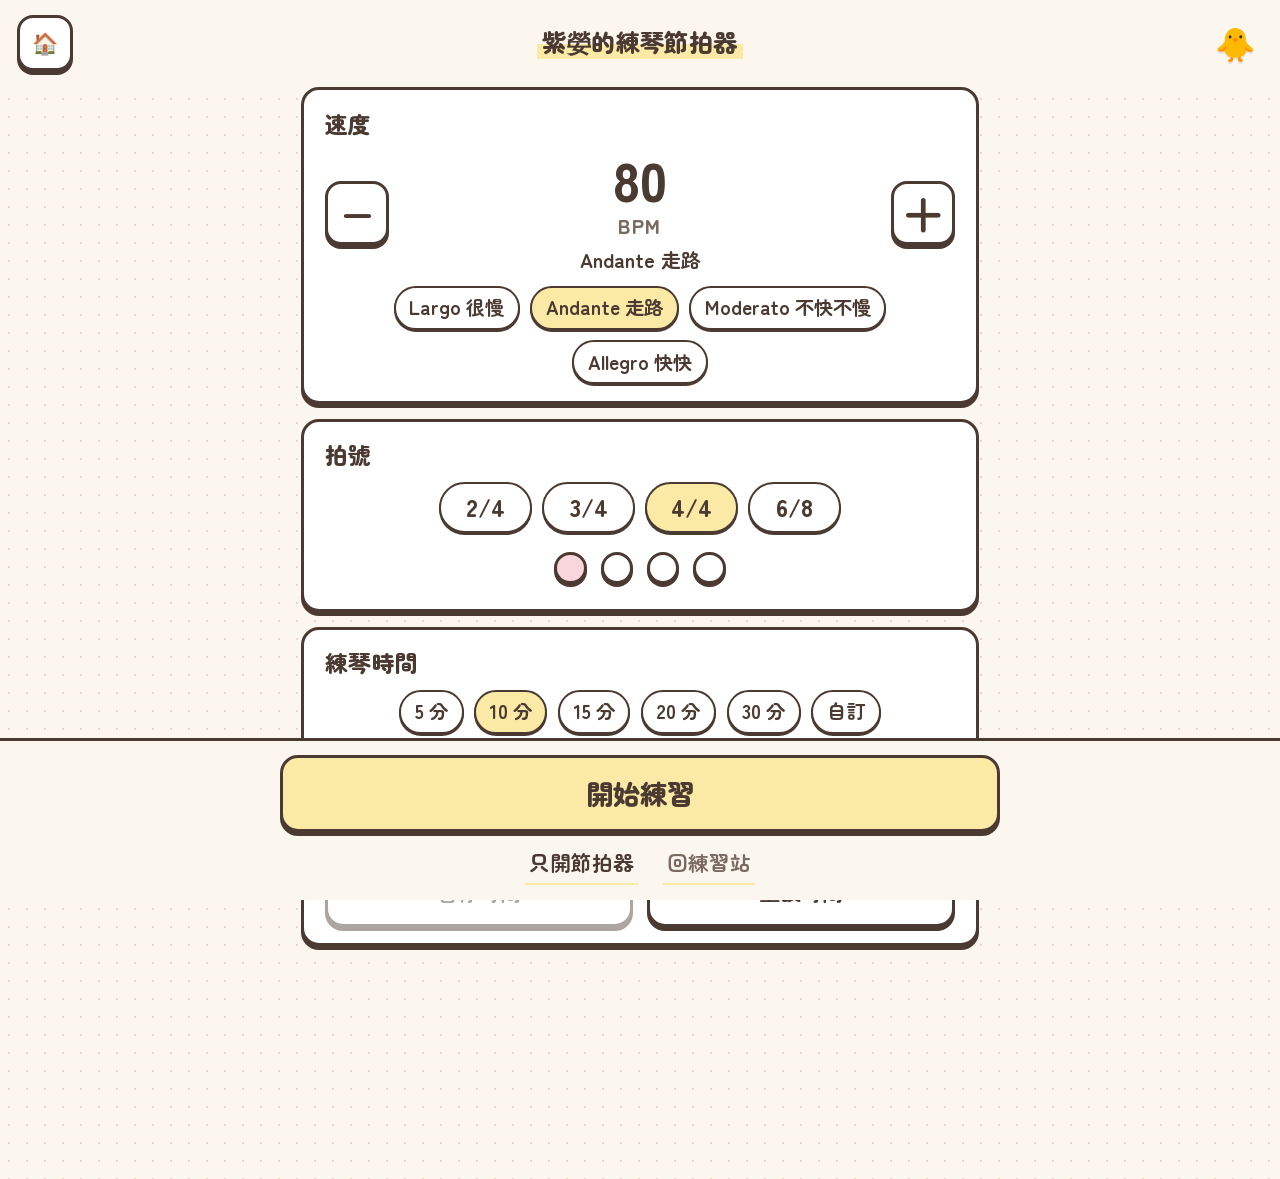
==== metronome/index.html @ 79d6c643 "新增紫嫈練琴節拍器 metronome/ Co-authored-by: miffyju <miffyju@users.noreply.github.com>" ====
<!DOCTYPE html>
<html lang="zh-Hant-TW">
<head>
<meta charset="utf-8">
<meta name="viewport" content="width=device-width, initial-scale=1, viewport-fit=cover">
<meta name="robots" content="noindex">
<meta http-equiv="Cache-Control" content="no-cache">
<title>紫嫈的練琴節拍器</title>
<link rel="preconnect" href="https://fonts.googleapis.com">
<link rel="preconnect" href="https://fonts.gstatic.com" crossorigin>
<link href="https://fonts.googleapis.com/css2?family=M+PLUS+Rounded+1c:wght@400;500;700;800&family=Zen+Maru+Gothic:wght@400;500;700;900&display=swap" rel="stylesheet">
<script>
(function () {
  var t = Date.now();
  var css = document.createElement("link");
  css.rel = "stylesheet";
  css.href = "style.css?t=" + t;
  document.head.appendChild(css);
  function start() {
    var s = document.createElement("script");
    s.src = "app.js?t=" + t;
    document.body.appendChild(s);
  }
  if (document.readyState === "loading") document.addEventListener("DOMContentLoaded", start);
  else start();
})();
</script>
</head>
<body>
<header class="topbar">
  <a href="../" class="iconbtn" id="homeLink" aria-label="回練習站">🏠</a>
  <h1><span class="title-hl">紫嫈的練琴節拍器</span></h1>
  <span class="spacer chick" aria-hidden="true">🐥</span>
</header>
<main>
  <section class="card" aria-labelledby="bpmTitle">
    <h2 id="bpmTitle">速度</h2>
    <div class="bpm-row">
      <button type="button" id="bpmDown" class="iconbtn bpm-btn" aria-label="變慢一拍">−</button>
      <div class="bpm-field">
        <input id="bpmInput" type="number" inputmode="numeric" min="30" max="240" value="80" aria-label="每分鐘拍數">
        <span class="bpm-unit">BPM</span>
        <span id="tempoName" class="tempo-name">Andante 走路</span>
      </div>
      <button type="button" id="bpmUp" class="iconbtn bpm-btn" aria-label="變快一拍">＋</button>
    </div>
    <div class="chips" id="tempoPresets" role="group" aria-label="常用速度">
      <button type="button" class="chip" data-bpm="56">Largo 很慢</button>
      <button type="button" class="chip" data-bpm="80">Andante 走路</button>
      <button type="button" class="chip" data-bpm="108">Moderato 不快不慢</button>
      <button type="button" class="chip" data-bpm="132">Allegro 快快</button>
    </div>
  </section>

  <section class="card" aria-labelledby="sigTitle">
    <h2 id="sigTitle">拍號</h2>
    <div class="chips sigs" id="sigBtns" role="group" aria-label="拍號">
      <button type="button" class="chip" data-sig="2/4">2/4</button>
      <button type="button" class="chip" data-sig="3/4">3/4</button>
      <button type="button" class="chip on" data-sig="4/4">4/4</button>
      <button type="button" class="chip" data-sig="6/8">6/8</button>
    </div>
    <p id="sigHint" class="muted sig-hint" hidden>6/8：以八分音符為一拍，第 1 拍重音、第 4 拍次重音</p>
    <div id="beats" class="beats" role="presentation"></div>
  </section>

  <section class="card" aria-labelledby="timerTitle">
    <h2 id="timerTitle">練琴時間</h2>
    <div class="chips" id="minBtns" role="group" aria-label="練習分鐘">
      <button type="button" class="chip" data-min="5">5 分</button>
      <button type="button" class="chip on" data-min="10">10 分</button>
      <button type="button" class="chip" data-min="15">15 分</button>
      <button type="button" class="chip" data-min="20">20 分</button>
      <button type="button" class="chip" data-min="30">30 分</button>
      <button type="button" class="chip" id="customMinBtn" data-min="custom">自訂</button>
    </div>
    <form id="customRow" class="custom-row" hidden>
      <label class="sr-only" for="customMin">自訂分鐘</label>
      <input id="customMin" class="tin" type="number" inputmode="numeric" min="1" max="120" placeholder="分鐘" aria-label="自訂分鐘">
      <button type="submit" class="big primary custom-ok">確定</button>
    </form>
    <div class="progress" id="progress" style="--p:0%">
      <div></div>
      <span class="pchick" aria-hidden="true"><span class="pchick-i">🐥</span></span>
    </div>
    <p class="remain" id="remainLabel">剩餘 <span id="remain">10:00</span></p>
    <div class="row timer-ops">
      <button type="button" class="big secondary" id="timerPauseBtn">暫停時間</button>
      <button type="button" class="big secondary" id="timerResetBtn">重設時間</button>
    </div>
  </section>

</main>
<div class="dock">
  <div class="dock-inner">
    <button type="button" class="big primary start-btn" id="startBtn">開始練習</button>
    <div class="dock-links">
      <button type="button" id="metroOnlyBtn">只開節拍器</button>
      <a href="../">回練習站</a>
    </div>
  </div>
</div>

<div id="done" class="done" hidden>
  <div class="card done-card pop">
    <div class="stars" aria-hidden="true">⭐⭐⭐</div>
    <h2>練完囉！紫嫈好棒 🎹</h2>
    <p class="muted">今天也認真練琴了</p>
    <button type="button" class="big primary" id="againBtn">再練一次</button>
    <a class="big secondary" href="../">回練習站</a>
  </div>
</div>
<div id="celebrate" class="celebrate" aria-hidden="true"></div>
<div id="toast" role="status" aria-live="assertive"></div>
</body>
</html>
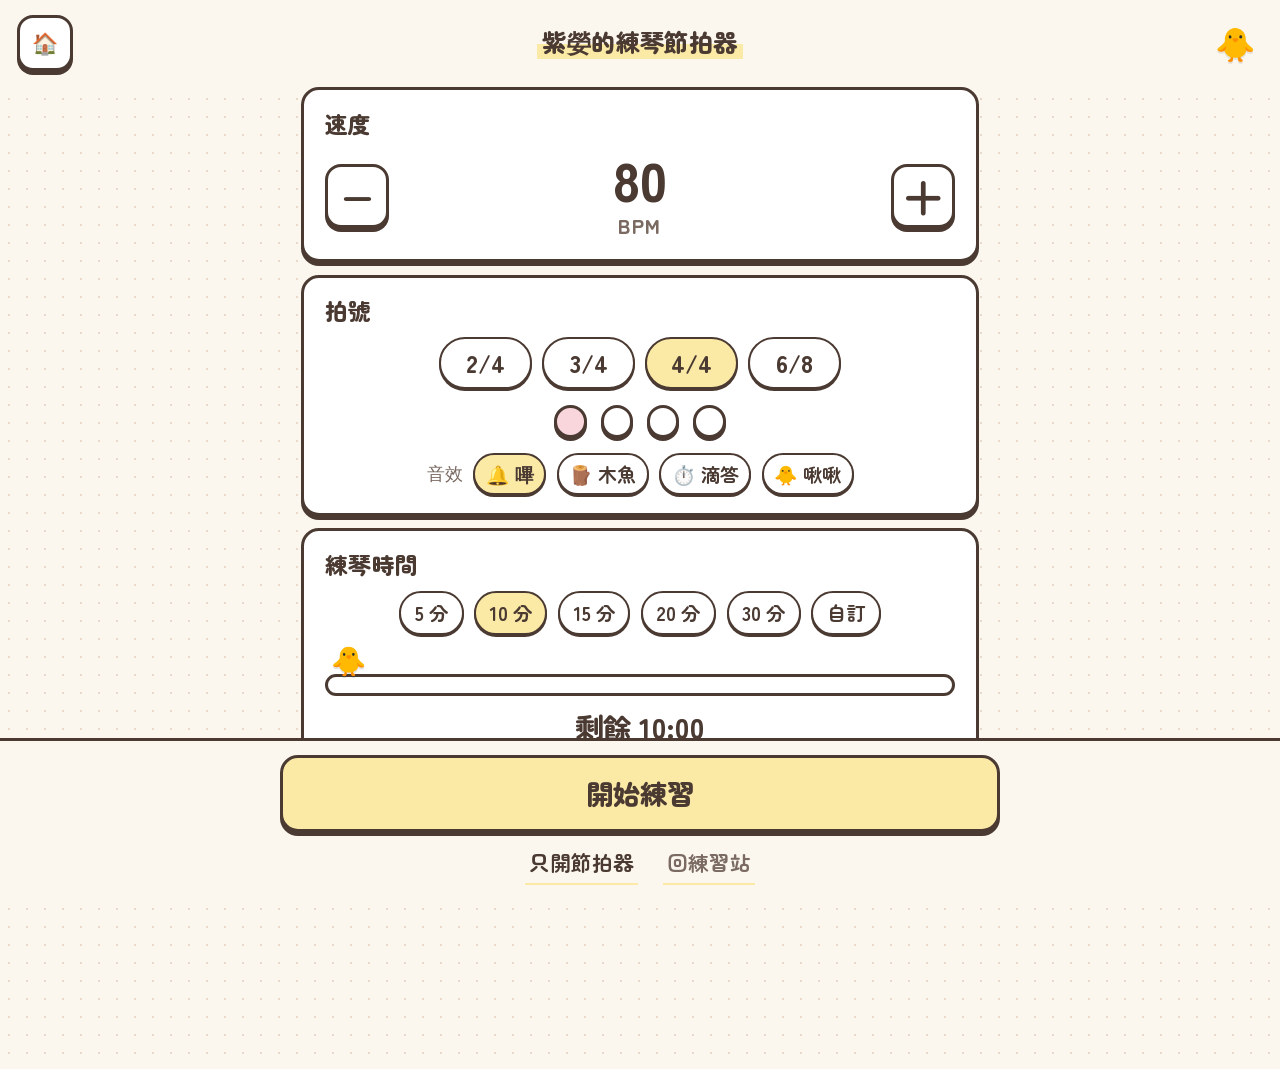
==== commit f7937f52: "節拍器：新增音效選擇、移除速度標籤按鈕 Co-authored-by: miffyju <miffyju@users.noreply.github.com>" ====
--- a/metronome/index.html
+++ b/metronome/index.html
@@ -40,15 +40,8 @@
       <div class="bpm-field">
         <input id="bpmInput" type="number" inputmode="numeric" min="30" max="240" value="80" aria-label="每分鐘拍數">
         <span class="bpm-unit">BPM</span>
-        <span id="tempoName" class="tempo-name">Andante 走路</span>
       </div>
       <button type="button" id="bpmUp" class="iconbtn bpm-btn" aria-label="變快一拍">＋</button>
-    </div>
-    <div class="chips" id="tempoPresets" role="group" aria-label="常用速度">
-      <button type="button" class="chip" data-bpm="56">Largo 很慢</button>
-      <button type="button" class="chip" data-bpm="80">Andante 走路</button>
-      <button type="button" class="chip" data-bpm="108">Moderato 不快不慢</button>
-      <button type="button" class="chip" data-bpm="132">Allegro 快快</button>
     </div>
   </section>
 
@@ -62,6 +55,15 @@
     </div>
     <p id="sigHint" class="muted sig-hint" hidden>6/8：以八分音符為一拍，第 1 拍重音、第 4 拍次重音</p>
     <div id="beats" class="beats" role="presentation"></div>
+    <div class="sound-row">
+      <p class="sound-label muted" id="soundTitle">音效</p>
+      <div class="chips sounds" id="soundBtns" role="group" aria-labelledby="soundTitle">
+        <button type="button" class="chip on" data-sound="beep">🔔 嗶</button>
+        <button type="button" class="chip" data-sound="wood">🪵 木魚</button>
+        <button type="button" class="chip" data-sound="tick">⏱️ 滴答</button>
+        <button type="button" class="chip" data-sound="chirp">🐥 啾啾</button>
+      </div>
+    </div>
   </section>
 
   <section class="card" aria-labelledby="timerTitle">
